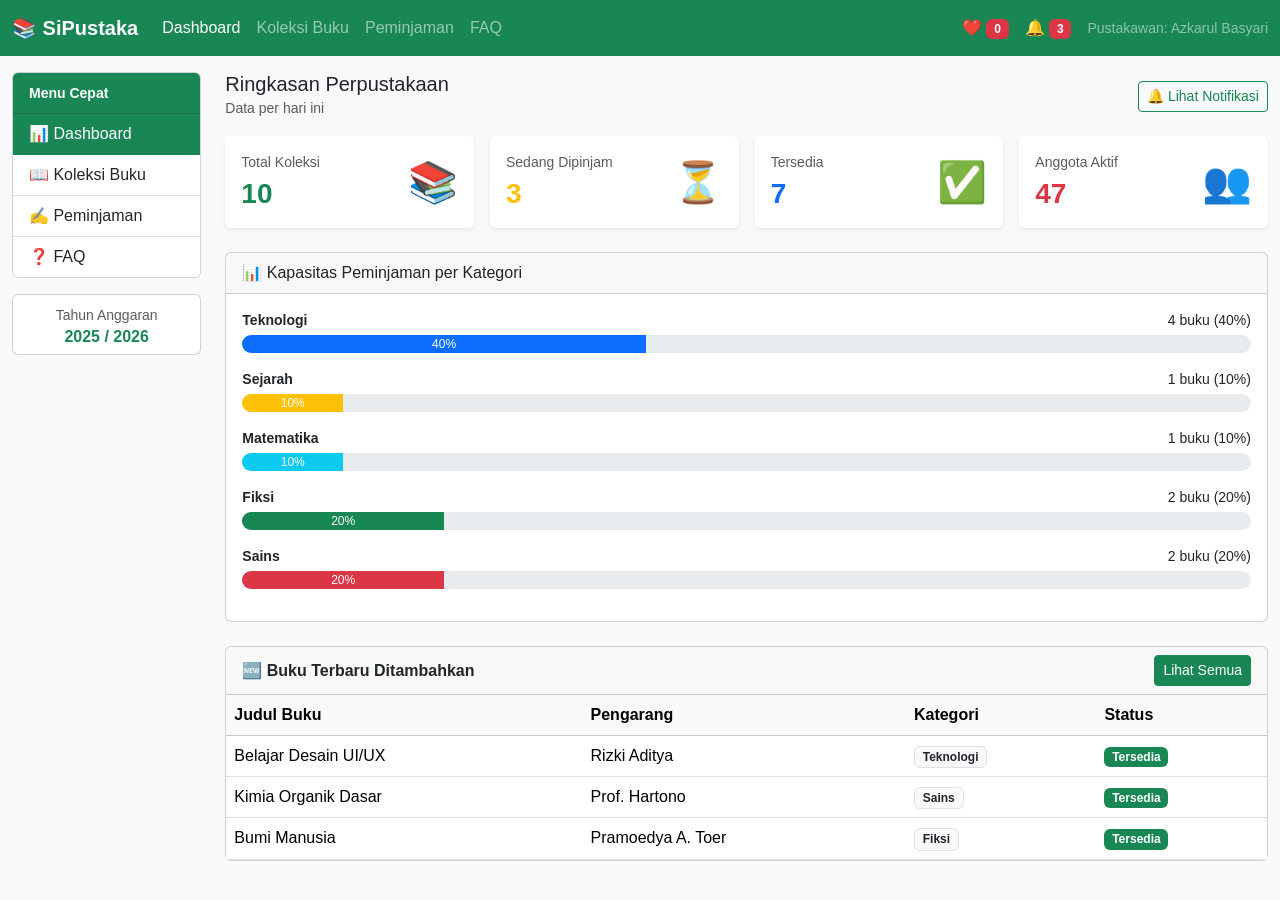
==== index.html @ f644dcab "first commit" ====
<!DOCTYPE html>
<html lang="id">
<head>
  <meta charset="UTF-8">
  <meta name="viewport" content="width=device-width, initial-scale=1.0">
  <title>Dashboard - SiPustaka</title>
  <link href="https://cdn.jsdelivr.net/npm/bootstrap@5.3.0/dist/css/bootstrap.min.css" rel="stylesheet">
  <link rel="stylesheet" href="css/style.css">
</head>
<body>

  <nav class="navbar navbar-expand-lg navbar-dark bg-success">
    <div class="container-fluid">
      <a class="navbar-brand fw-bold" href="index.html">📚 SiPustaka</a>
      <button class="navbar-toggler" type="button" data-bs-toggle="collapse" data-bs-target="#navMenu">
        <span class="navbar-toggler-icon"></span>
      </button>
      <div class="collapse navbar-collapse" id="navMenu">
        <ul class="navbar-nav me-auto">
          <li class="nav-item"><a class="nav-link active" href="index.html">Dashboard</a></li>
          <li class="nav-item"><a class="nav-link" href="koleksi.html">Koleksi Buku</a></li>
          <li class="nav-item"><a class="nav-link" href="pinjam.html">Peminjaman</a></li>
          <li class="nav-item"><a class="nav-link" href="faq.html">FAQ</a></li>
        </ul>
        <span class="text-white me-3">
          ❤️ <span class="badge bg-danger" id="badgeFavorit">0</span>
        </span>
        <span class="text-white me-3">
          🔔 <span class="badge bg-danger" id="badgeNotif">3</span>
        </span>
        <span class="text-white-50 small">Pustakawan: Azkarul Basyari</span>
      </div>
    </div>
  </nav>

  <div class="container-fluid mt-3">
    <div class="row">
      
      <div class="col-md-3 col-lg-2">
        <div class="card mb-3">
          <div class="card-header bg-success text-white">
            <small><strong>Menu Cepat</strong></small>
          </div>
          <div class="list-group list-group-flush">
            <a href="index.html" class="list-group-item list-group-item-action active">📊 Dashboard</a>
            <a href="koleksi.html" class="list-group-item list-group-item-action">📖 Koleksi Buku</a>
            <a href="pinjam.html" class="list-group-item list-group-item-action">✍️ Peminjaman</a>
            <a href="faq.html" class="list-group-item list-group-item-action">❓ FAQ</a>
          </div>
        </div>
        <div class="card text-center">
          <div class="card-body py-2">
            <small class="text-muted">Tahun Anggaran</small>
            <h6 class="mb-0 text-success fw-bold">2025 / 2026</h6>
          </div>
        </div>
      </div>

      <div class="col-md-9 col-lg-10">
        <div class="d-flex justify-content-between align-items-center mb-3">
          <div>
            <h5 class="mb-0">Ringkasan Perpustakaan</h5>
            <small class="text-muted">Data per hari ini</small>
          </div>
          <button class="btn btn-outline-success btn-sm" id="tombolNotif">🔔 Lihat Notifikasi</button>
        </div>

        <div class="row g-3 mb-4">
          <div class="col-sm-6 col-xl-3">
            <div class="card border-0 shadow-sm h-100">
              <div class="card-body">
                <div class="d-flex justify-content-between">
                  <div>
                    <p class="text-muted small mb-1">Total Koleksi</p>
                    <h3 class="fw-bold text-success mb-0" id="statTotalBuku">0</h3>
                  </div>
                  <span class="fs-1">📚</span>
                </div>
              </div>
            </div>
          </div>
          <div class="col-sm-6 col-xl-3">
            <div class="card border-0 shadow-sm h-100">
              <div class="card-body">
                <div class="d-flex justify-content-between">
                  <div>
                    <p class="text-muted small mb-1">Sedang Dipinjam</p>
                    <h3 class="fw-bold text-warning mb-0" id="statDipinjam">0</h3>
                  </div>
                  <span class="fs-1">⏳</span>
                </div>
              </div>
            </div>
          </div>
          <div class="col-sm-6 col-xl-3">
            <div class="card border-0 shadow-sm h-100">
              <div class="card-body">
                <div class="d-flex justify-content-between">
                  <div>
                    <p class="text-muted small mb-1">Tersedia</p>
                    <h3 class="fw-bold text-primary mb-0" id="statTersedia">0</h3>
                  </div>
                  <span class="fs-1">✅</span>
                </div>
              </div>
            </div>
          </div>
          <div class="col-sm-6 col-xl-3">
            <div class="card border-0 shadow-sm h-100">
              <div class="card-body">
                <div class="d-flex justify-content-between">
                  <div>
                    <p class="text-muted small mb-1">Anggota Aktif</p>
                    <h3 class="fw-bold text-danger mb-0" id="statAnggota">0</h3>
                  </div>
                  <span class="fs-1">👥</span>
                </div>
              </div>
            </div>
          </div>
        </div>

        <div class="card mb-4">
          <div class="card-header">📊 Kapasitas Peminjaman per Kategori</div>
          <div class="card-body" id="areaPogress"></div>
        </div>

        <div class="card">
          <div class="card-header d-flex justify-content-between align-items-center">
            <strong>🆕 Buku Terbaru Ditambahkan</strong>
            <a href="koleksi.html" class="btn btn-success btn-sm">Lihat Semua</a>
          </div>
          <div class="card-body p-0">
            <div class="table-responsive">
              <table class="table table-hover mb-0">
                <thead class="table-light">
                  <tr>
                    <th>Judul Buku</th>
                    <th>Pengarang</th>
                    <th>Kategori</th>
                    <th>Status</th>
                  </tr>
                </thead>
                <tbody id="tabelBukuBaru"></tbody>
              </table>
            </div>
          </div>
        </div>
      </div>
    </div>
  </div>

  <div class="toast-container position-fixed bottom-0 end-0 p-3">
    <div id="toastNotif" class="toast" role="alert">
      <div class="toast-header bg-warning">
        <strong class="me-auto">🔔 Notifikasi Perpustakaan</strong>
        <button type="button" class="btn-close" data-bs-dismiss="toast"></button>
      </div>
      <div class="toast-body" id="isiToast"></div>
    </div>
  </div>

  <script src="https://cdn.jsdelivr.net/npm/bootstrap@5.3.0/dist/js/bootstrap.bundle.min.js"></script>
  <script src="js/script.js"></script>
</body>
</html>
---- css/style.css ----
body {
  font-family: 'Segoe UI', Tahoma, sans-serif;
  background-color: #f8f9fa;
}

.list-group-item.active {
  background-color: #198754;
  border-color: #198754;
}

.card {
  transition: transform 0.2s ease;
}

.card:hover {
  transform: translateY(-3px);
}

.progress {
  height: 18px;
  border-radius: 10px;
}
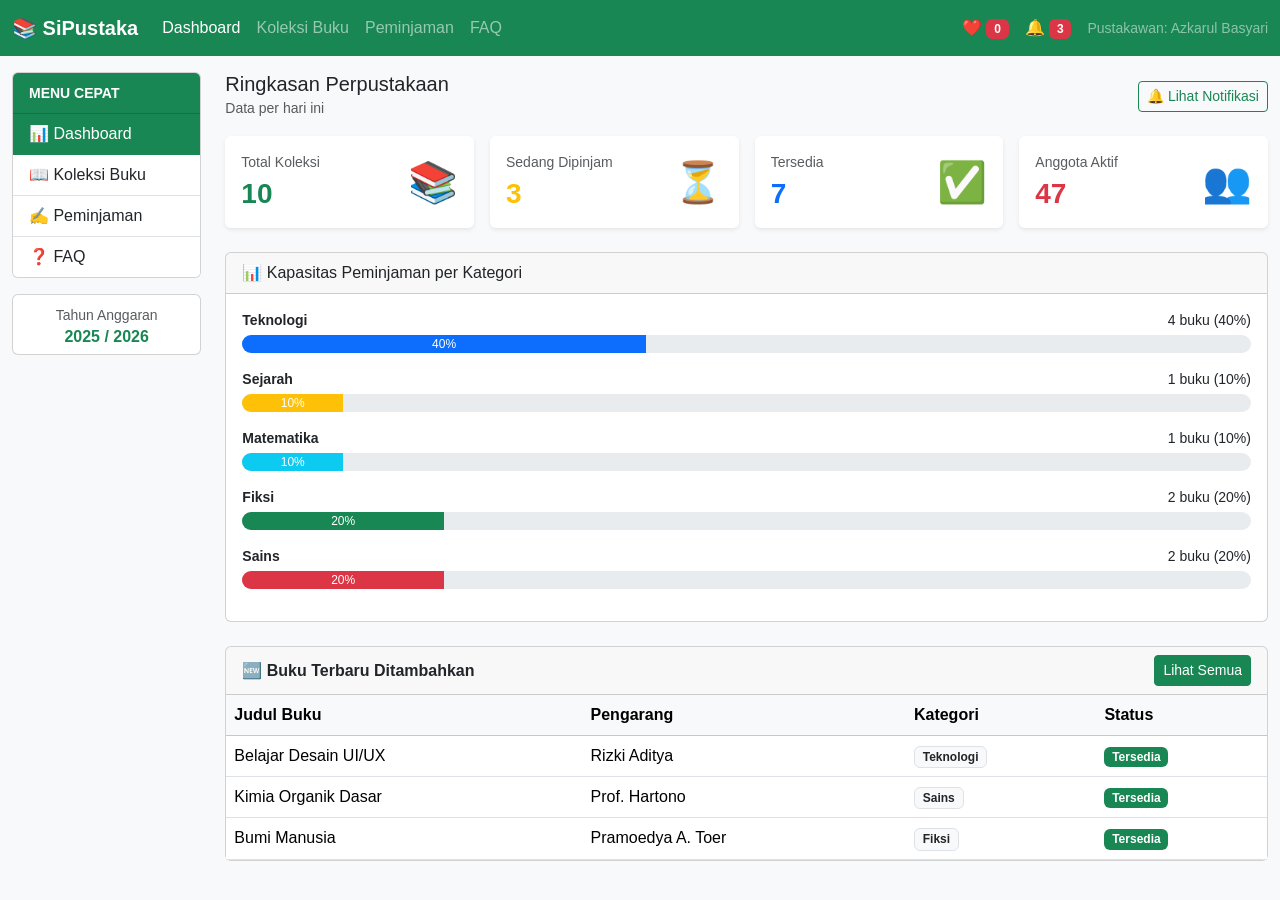
==== commit 29220520: "DAH" ====
--- a/index.html
+++ b/index.html
@@ -39,7 +39,7 @@
       <div class="col-md-3 col-lg-2">
         <div class="card mb-3">
           <div class="card-header bg-success text-white">
-            <small><strong>Menu Cepat</strong></small>
+            <small><strong>MENU CEPAT</strong></small>
           </div>
           <div class="list-group list-group-flush">
             <a href="index.html" class="list-group-item list-group-item-action active">📊 Dashboard</a>
